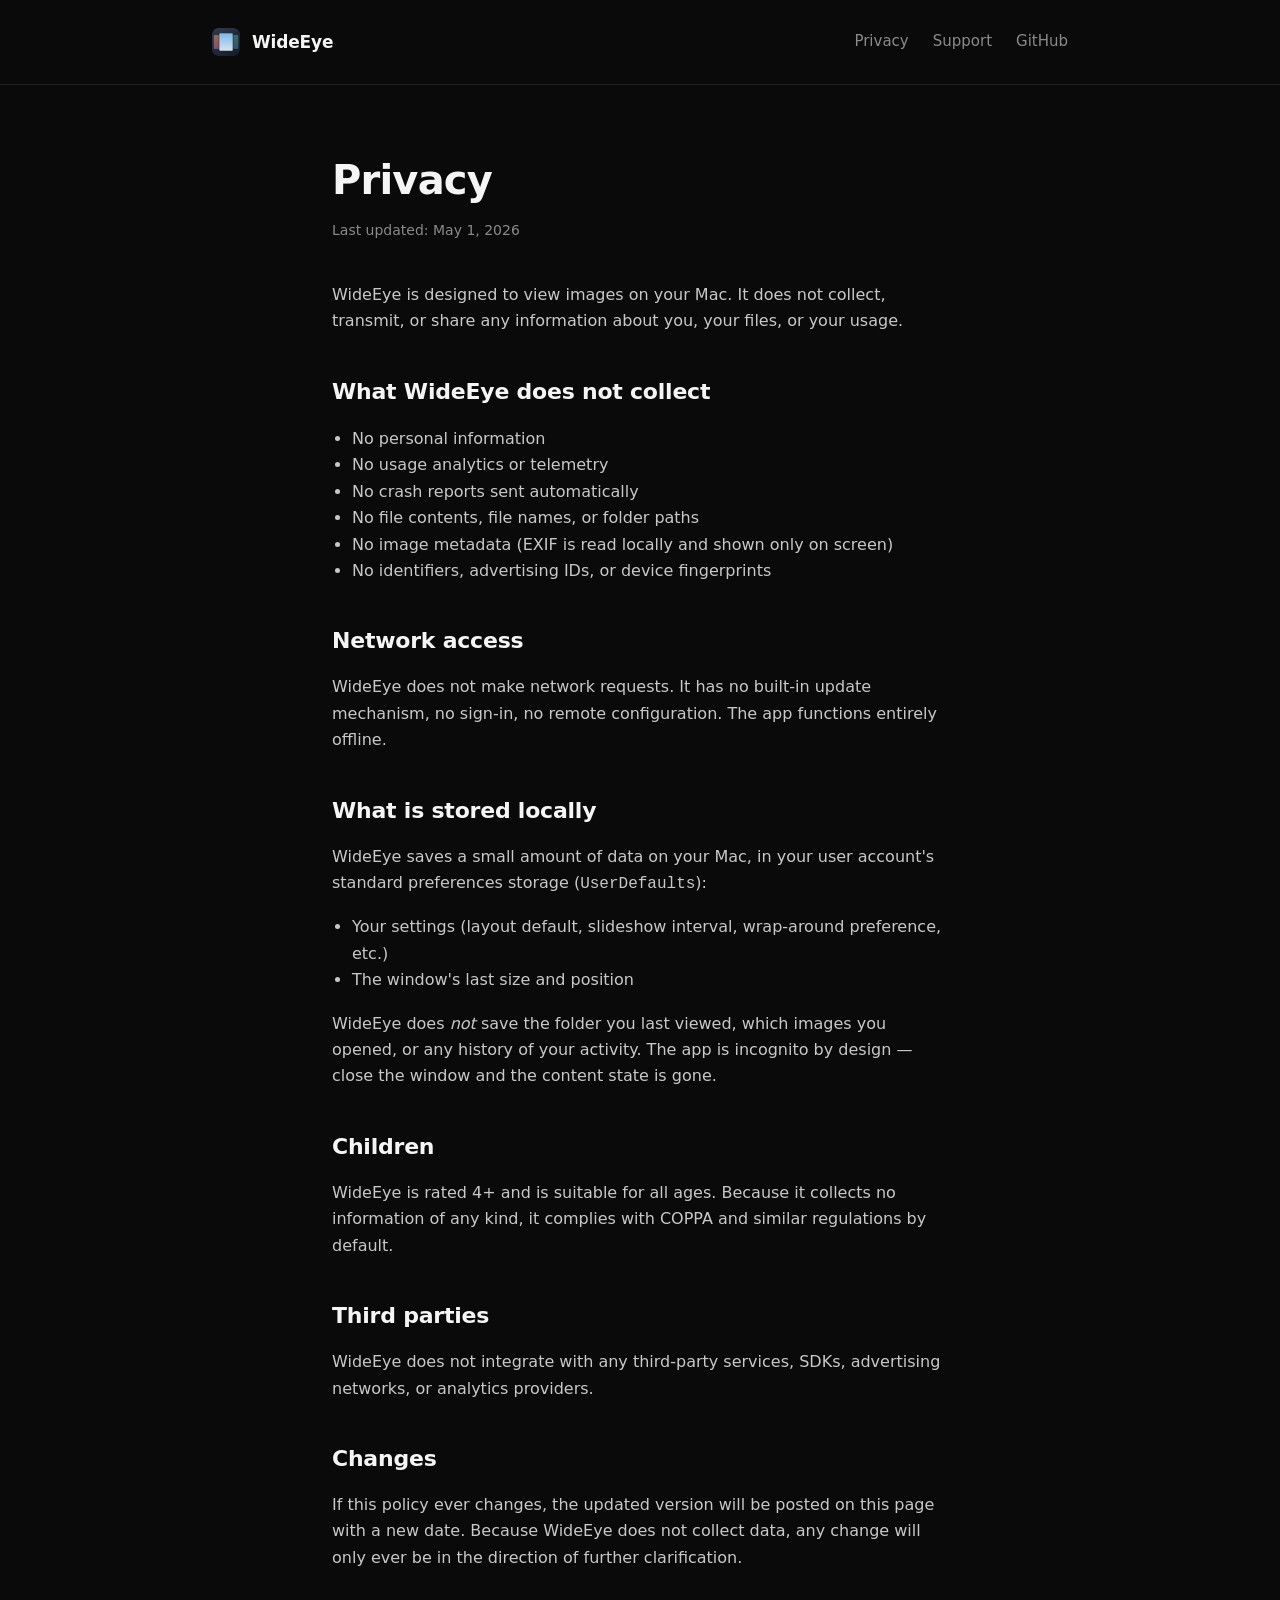
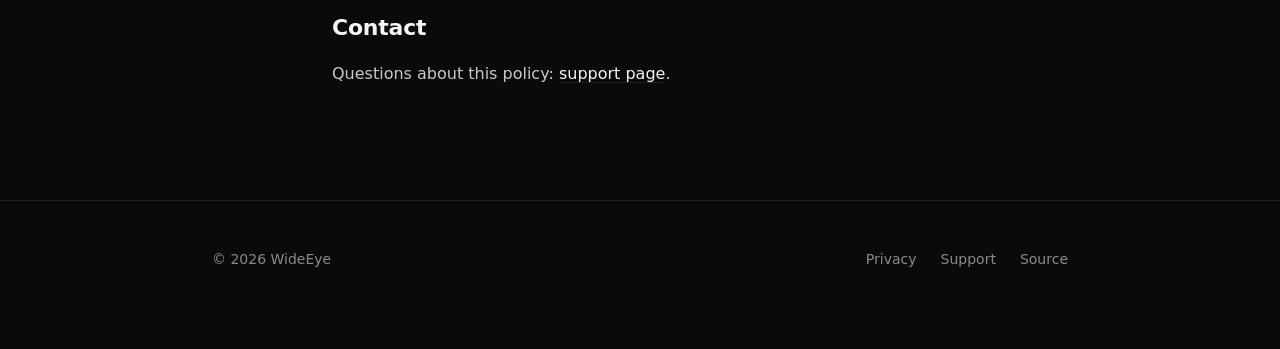
==== privacy.html @ 5773f001 "Initial site: landing, privacy, support Static site for getwideeye.com served via GitHub Pages with " ====
<!DOCTYPE html>
<html lang="en">
<head>
  <meta charset="UTF-8">
  <meta name="viewport" content="width=device-width, initial-scale=1.0">
  <title>Privacy — WideEye</title>
  <meta name="description" content="WideEye's privacy policy. No data collected, no analytics, no network access.">
  <link rel="icon" type="image/png" href="icon.png">
  <link rel="stylesheet" href="styles.css">
</head>
<body>

<header class="site">
  <div class="wrap">
    <a href="/" class="brand">
      <img src="icon.png" alt="">
      WideEye
    </a>
    <nav>
      <a href="/privacy.html">Privacy</a>
      <a href="/support.html">Support</a>
      <a href="https://github.com/jaikumarm/wideeye">GitHub</a>
    </nav>
  </div>
</header>

<article class="doc">
  <div class="wrap">
    <h1>Privacy</h1>
    <p class="meta">Last updated: May 1, 2026</p>

    <p>WideEye is designed to view images on your Mac. It does not collect, transmit, or share any information about you, your files, or your usage.</p>

    <h2>What WideEye does not collect</h2>
    <ul>
      <li>No personal information</li>
      <li>No usage analytics or telemetry</li>
      <li>No crash reports sent automatically</li>
      <li>No file contents, file names, or folder paths</li>
      <li>No image metadata (EXIF is read locally and shown only on screen)</li>
      <li>No identifiers, advertising IDs, or device fingerprints</li>
    </ul>

    <h2>Network access</h2>
    <p>WideEye does not make network requests. It has no built-in update mechanism, no sign-in, no remote configuration. The app functions entirely offline.</p>

    <h2>What is stored locally</h2>
    <p>WideEye saves a small amount of data on your Mac, in your user account's standard preferences storage (<code>UserDefaults</code>):</p>
    <ul>
      <li>Your settings (layout default, slideshow interval, wrap-around preference, etc.)</li>
      <li>The window's last size and position</li>
    </ul>
    <p>WideEye does <em>not</em> save the folder you last viewed, which images you opened, or any history of your activity. The app is incognito by design — close the window and the content state is gone.</p>

    <h2>Children</h2>
    <p>WideEye is rated 4+ and is suitable for all ages. Because it collects no information of any kind, it complies with COPPA and similar regulations by default.</p>

    <h2>Third parties</h2>
    <p>WideEye does not integrate with any third-party services, SDKs, advertising networks, or analytics providers.</p>

    <h2>Changes</h2>
    <p>If this policy ever changes, the updated version will be posted on this page with a new date. Because WideEye does not collect data, any change will only ever be in the direction of further clarification.</p>

    <h2>Contact</h2>
    <p>Questions about this policy: <a href="/support.html">support page</a>.</p>
  </div>
</article>

<footer class="site">
  <div class="wrap">
    <div>© 2026 WideEye</div>
    <nav>
      <a href="/privacy.html">Privacy</a>
      <a href="/support.html">Support</a>
      <a href="https://github.com/jaikumarm/wideeye">Source</a>
    </nav>
  </div>
</footer>

</body>
</html>
---- styles.css ----
:root {
  --bg: #0a0a0a;
  --fg: #f5f5f5;
  --muted: #8a8a8a;
  --line: #1f1f1f;
  --accent: #e8a87c;
  --max: 920px;
}

* { box-sizing: border-box; }

html, body {
  margin: 0;
  padding: 0;
  background: var(--bg);
  color: var(--fg);
  font-family: -apple-system, BlinkMacSystemFont, "SF Pro Text", "Inter", system-ui, sans-serif;
  font-size: 17px;
  line-height: 1.55;
  -webkit-font-smoothing: antialiased;
  text-rendering: optimizeLegibility;
}

a {
  color: var(--fg);
  text-decoration: underline;
  text-decoration-color: var(--line);
  text-underline-offset: 3px;
  transition: text-decoration-color 0.15s ease;
}
a:hover { text-decoration-color: var(--accent); }

.wrap {
  max-width: var(--max);
  margin: 0 auto;
  padding: 0 32px;
}

header.site {
  padding: 28px 0;
  border-bottom: 1px solid var(--line);
}
header.site .wrap {
  display: flex;
  align-items: center;
  justify-content: space-between;
}
header.site a.brand {
  display: flex;
  align-items: center;
  gap: 12px;
  text-decoration: none;
  font-weight: 600;
  letter-spacing: -0.01em;
}
header.site a.brand img {
  width: 28px;
  height: 28px;
  border-radius: 6px;
}
header.site nav {
  display: flex;
  gap: 24px;
  font-size: 15px;
  color: var(--muted);
}
header.site nav a {
  color: var(--muted);
  text-decoration: none;
}
header.site nav a:hover { color: var(--fg); }

.hero {
  padding: 88px 0 72px;
  text-align: center;
}
.hero img.icon {
  width: 120px;
  height: 120px;
  border-radius: 24px;
  margin-bottom: 32px;
  box-shadow: 0 20px 60px rgba(0,0,0,0.6);
}
.hero h1 {
  font-size: 56px;
  line-height: 1.05;
  letter-spacing: -0.03em;
  font-weight: 700;
  margin: 0 0 20px;
}
.hero .tag {
  font-size: 22px;
  color: var(--muted);
  max-width: 560px;
  margin: 0 auto 36px;
  line-height: 1.4;
}
.hero .cta {
  display: inline-block;
  padding: 14px 28px;
  background: var(--fg);
  color: var(--bg);
  border-radius: 999px;
  text-decoration: none;
  font-weight: 600;
  font-size: 15px;
  letter-spacing: -0.005em;
}
.hero .cta.disabled {
  background: transparent;
  color: var(--muted);
  border: 1px solid var(--line);
  cursor: default;
}

section {
  padding: 64px 0;
  border-top: 1px solid var(--line);
}
section h2 {
  font-size: 32px;
  letter-spacing: -0.02em;
  font-weight: 600;
  margin: 0 0 8px;
}
section .sub {
  color: var(--muted);
  margin: 0 0 40px;
  font-size: 17px;
}

.features {
  display: grid;
  grid-template-columns: repeat(2, 1fr);
  gap: 32px 48px;
}
.feature h3 {
  margin: 0 0 8px;
  font-size: 17px;
  font-weight: 600;
  letter-spacing: -0.005em;
}
.feature p {
  margin: 0;
  color: var(--muted);
  font-size: 15px;
  line-height: 1.55;
}

.boundaries {
  background: transparent;
}
.boundaries ul {
  list-style: none;
  padding: 0;
  margin: 0;
  display: grid;
  grid-template-columns: repeat(2, 1fr);
  gap: 12px 48px;
  color: var(--muted);
  font-size: 15px;
}
.boundaries li::before {
  content: "—  ";
  color: var(--line);
}

footer.site {
  padding: 48px 0 80px;
  border-top: 1px solid var(--line);
  color: var(--muted);
  font-size: 14px;
}
footer.site .wrap {
  display: flex;
  justify-content: space-between;
  align-items: center;
  flex-wrap: wrap;
  gap: 16px;
}
footer.site nav {
  display: flex;
  gap: 24px;
}
footer.site a {
  color: var(--muted);
  text-decoration: none;
}
footer.site a:hover { color: var(--fg); }

article.doc {
  padding: 64px 0 96px;
  max-width: 680px;
  margin: 0 auto;
}
article.doc h1 {
  font-size: 40px;
  letter-spacing: -0.02em;
  margin: 0 0 8px;
}
article.doc .meta {
  color: var(--muted);
  font-size: 14px;
  margin: 0 0 40px;
}
article.doc h2 {
  font-size: 22px;
  letter-spacing: -0.01em;
  margin: 40px 0 12px;
}
article.doc p, article.doc li {
  color: #c8c8c8;
  font-size: 16px;
  line-height: 1.65;
}
article.doc ul { padding-left: 20px; }

@media (max-width: 640px) {
  .hero { padding: 56px 0 48px; }
  .hero h1 { font-size: 40px; }
  .hero .tag { font-size: 18px; }
  .features, .boundaries ul { grid-template-columns: 1fr; }
  section { padding: 48px 0; }
  article.doc h1 { font-size: 32px; }
}
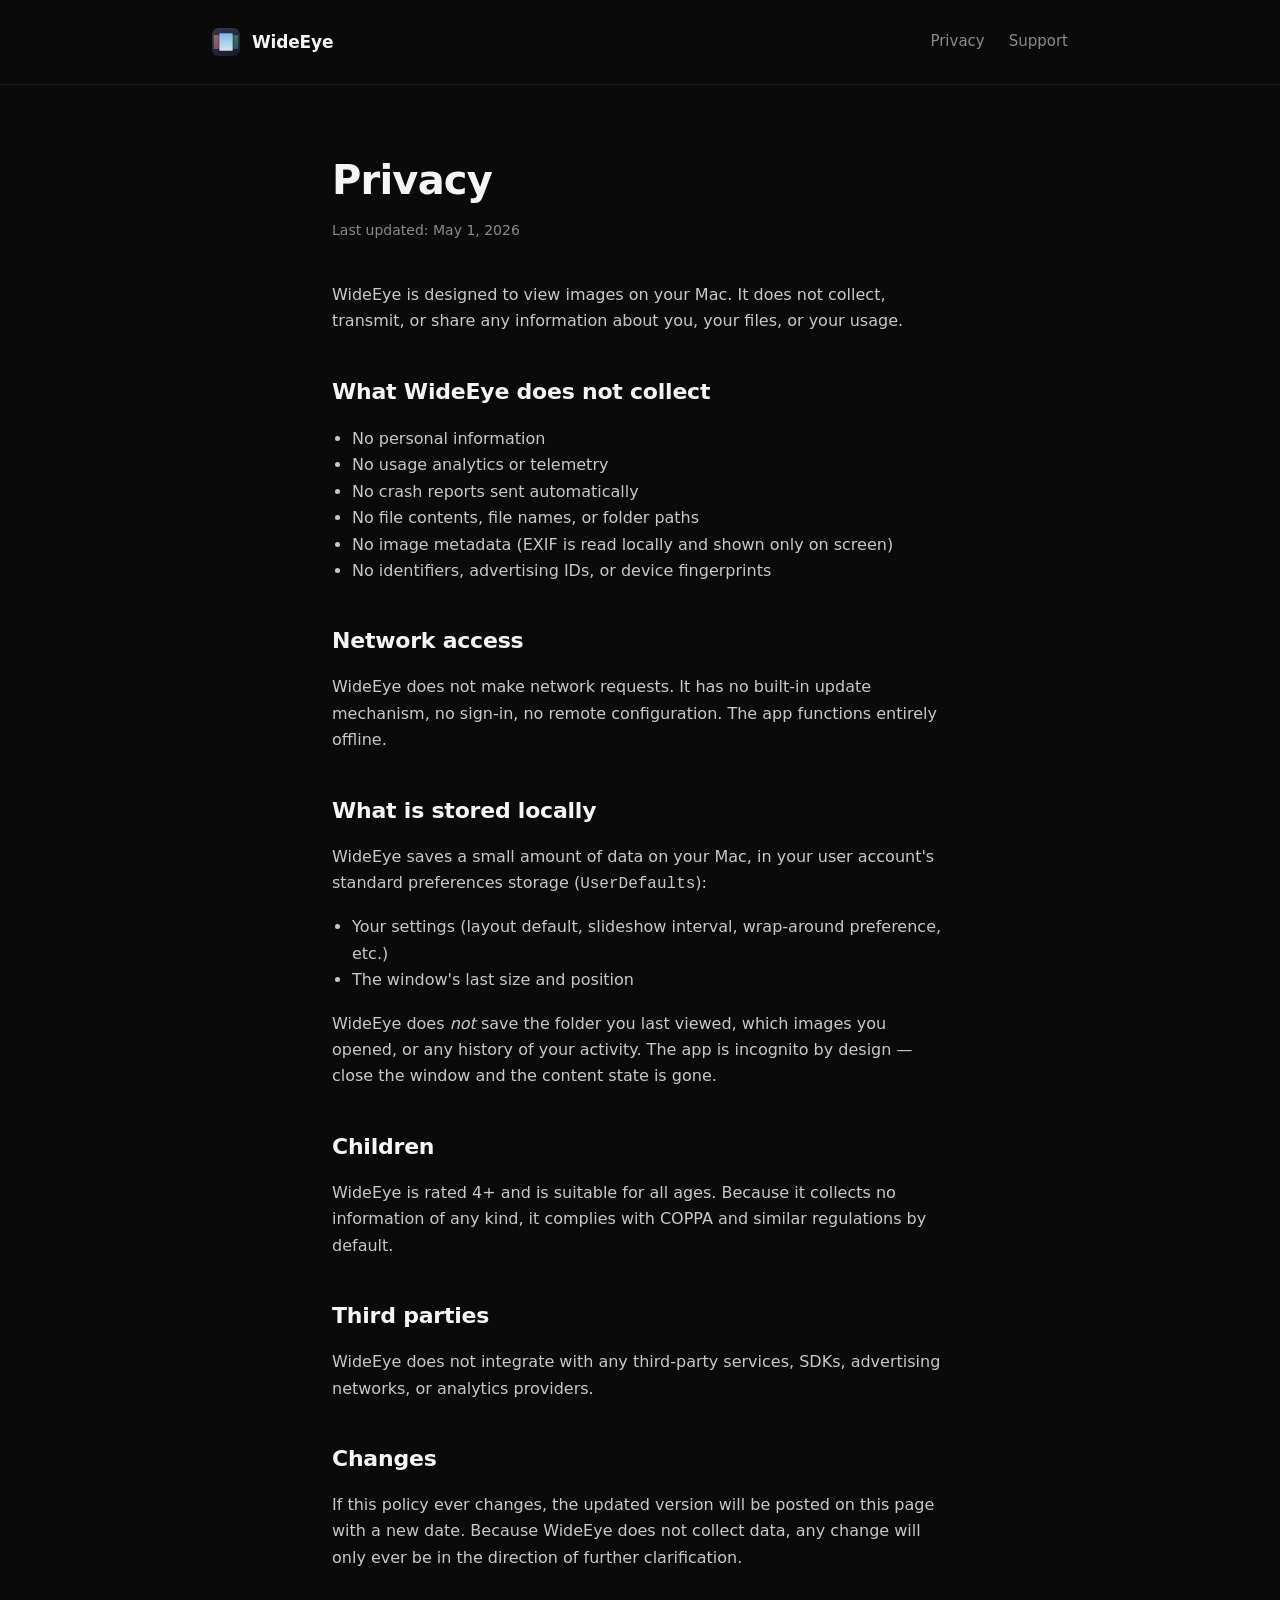
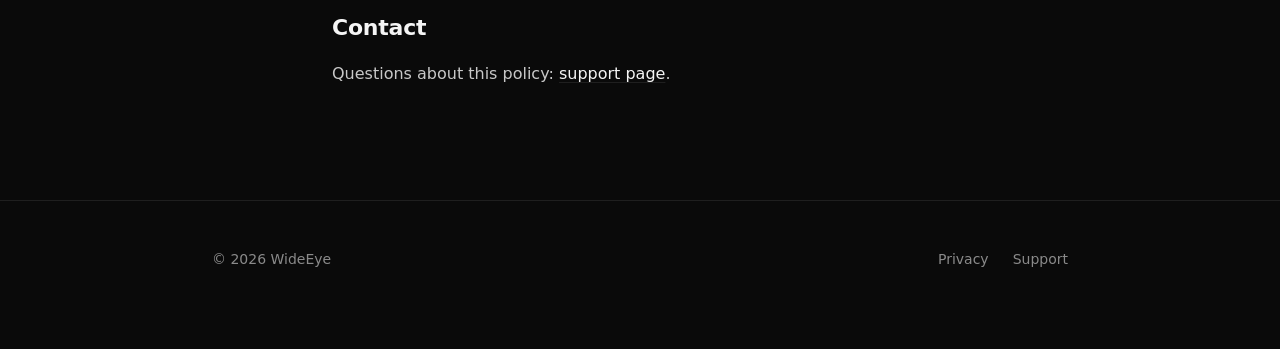
==== commit 9bafc30a: "Remove broken-for-public links to the (private) app source repo The app repo at github.com/jaikumarm" ====
--- a/privacy.html
+++ b/privacy.html
@@ -19,7 +19,6 @@
     <nav>
       <a href="/privacy.html">Privacy</a>
       <a href="/support.html">Support</a>
-      <a href="https://github.com/jaikumarm/wideeye">GitHub</a>
     </nav>
   </div>
 </header>
@@ -72,7 +71,6 @@
     <nav>
       <a href="/privacy.html">Privacy</a>
       <a href="/support.html">Support</a>
-      <a href="https://github.com/jaikumarm/wideeye">Source</a>
     </nav>
   </div>
 </footer>
--- a/styles.css
+++ b/styles.css
@@ -165,6 +165,85 @@
   color: var(--line);
 }
 
+.shortcuts .key-row {
+  display: flex;
+  flex-wrap: wrap;
+  gap: 10px;
+  margin: 8px 0 28px;
+}
+.shortcuts .key-row kbd {
+  font-size: 14px;
+  padding: 9px 13px;
+  min-width: 36px;
+}
+.shortcuts .more {
+  margin: 0;
+  font-size: 15px;
+  color: var(--muted);
+}
+.shortcuts .more a {
+  color: var(--muted);
+  text-decoration: none;
+}
+.shortcuts .more a:hover { color: var(--fg); }
+
+.shortcuts-page {
+  padding: 64px 0 96px;
+}
+.shortcuts-page h1 {
+  font-size: 40px;
+  letter-spacing: -0.02em;
+  font-weight: 700;
+  margin: 0 0 8px;
+}
+.shortcuts-page .meta {
+  color: var(--muted);
+  font-size: 15px;
+  max-width: 640px;
+  margin: 0 0 48px;
+}
+
+.shortcut-groups {
+  display: grid;
+  grid-template-columns: repeat(2, 1fr);
+  gap: 40px 48px;
+}
+.shortcut-group :is(h2, h3) {
+  margin: 0 0 16px;
+  font-size: 17px;
+  font-weight: 600;
+  letter-spacing: -0.005em;
+}
+.shortcut-group dl {
+  margin: 0;
+  display: grid;
+  grid-template-columns: auto 1fr;
+  gap: 12px 20px;
+  align-items: baseline;
+  font-size: 15px;
+}
+.shortcut-group dt {
+  white-space: nowrap;
+  color: var(--fg);
+}
+.shortcut-group dd {
+  margin: 0;
+  color: var(--muted);
+}
+kbd {
+  display: inline-block;
+  font-family: ui-monospace, "SF Mono", Menlo, monospace;
+  font-size: 12px;
+  line-height: 1;
+  padding: 5px 7px;
+  min-width: 22px;
+  text-align: center;
+  background: #161616;
+  border: 1px solid var(--line);
+  border-radius: 5px;
+  color: var(--fg);
+}
+
 footer.site {
   padding: 48px 0 80px;
   border-top: 1px solid var(--line);
@@ -219,7 +298,7 @@
   .hero { padding: 56px 0 48px; }
   .hero h1 { font-size: 40px; }
   .hero .tag { font-size: 18px; }
-  .features, .boundaries ul { grid-template-columns: 1fr; }
+  .features, .boundaries ul, .shortcut-groups { grid-template-columns: 1fr; }
   section { padding: 48px 0; }
   article.doc h1 { font-size: 32px; }
 }
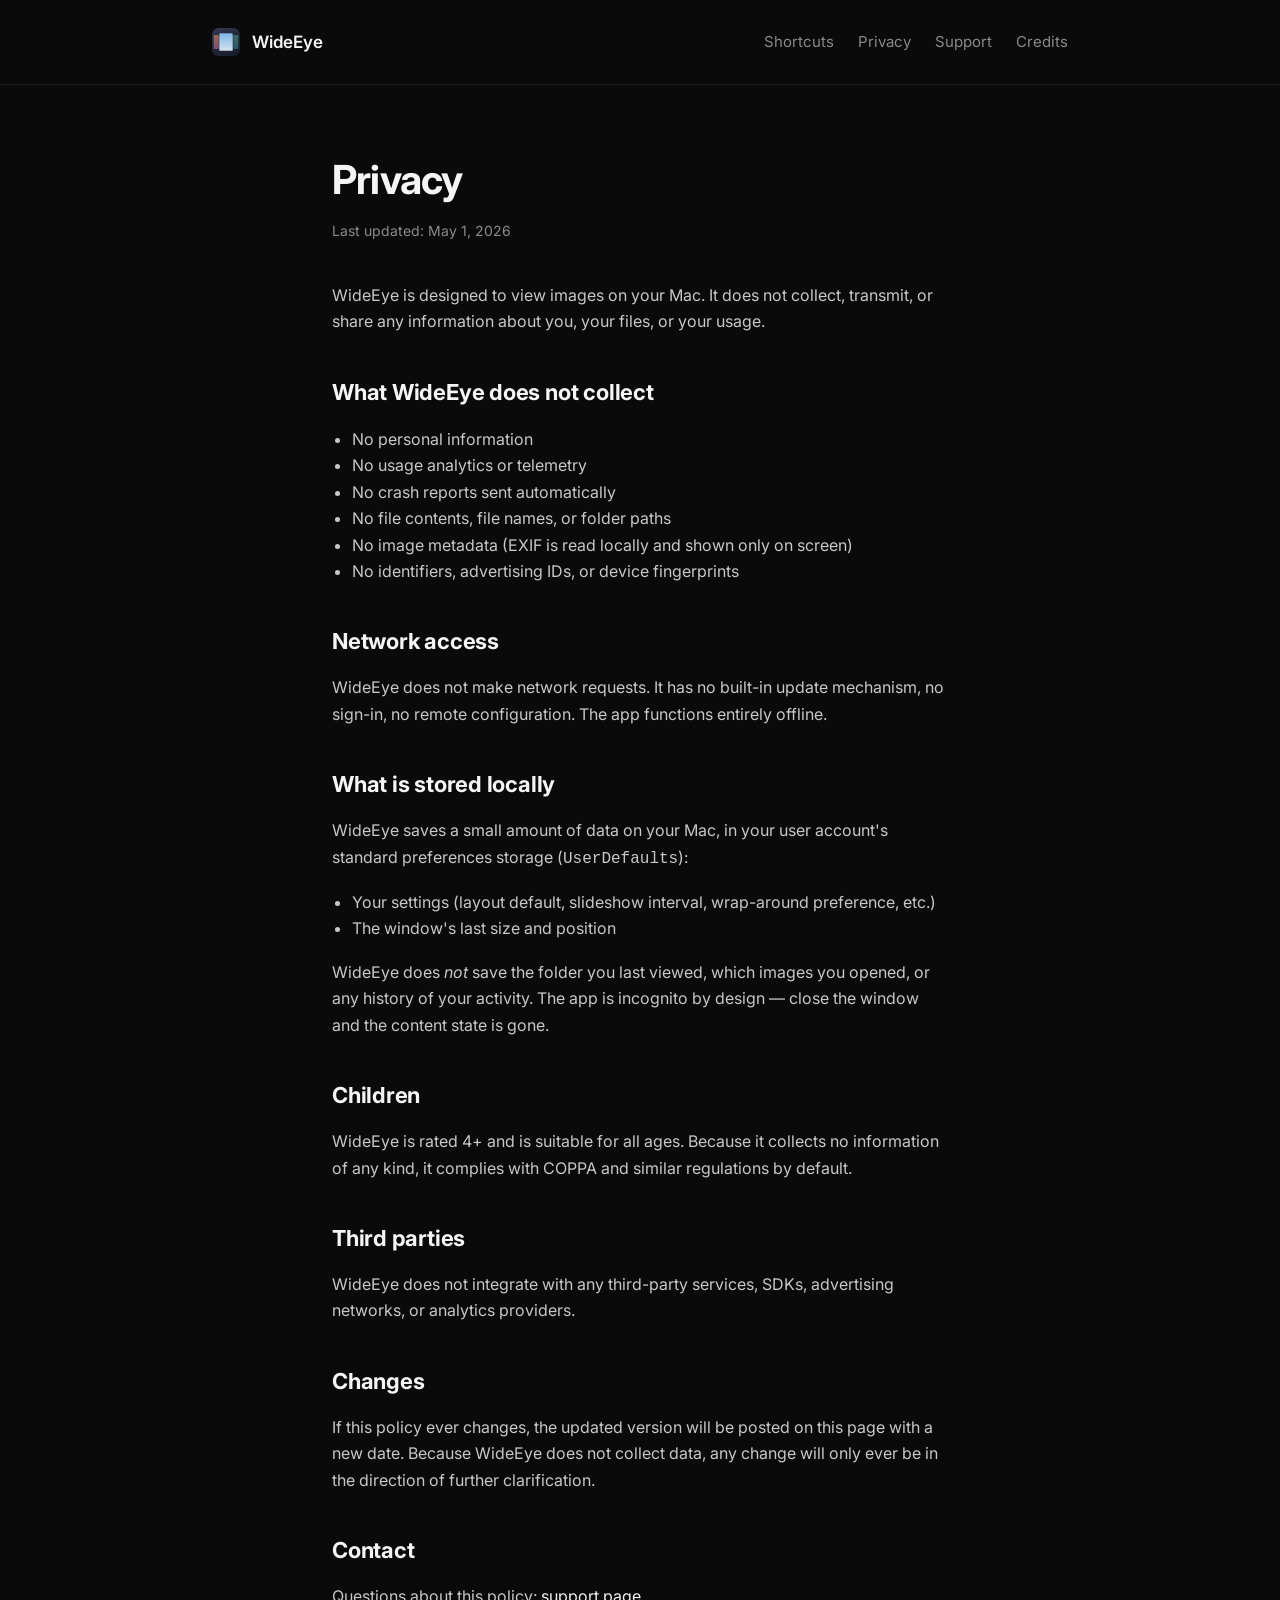
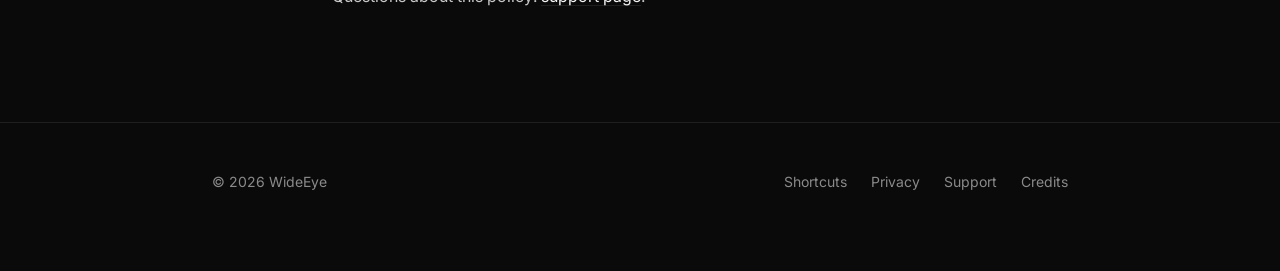
==== commit 775a6dec: "Homepage redesign + cross-page nav and typography polish Full homepage rewrite using a new design sy" ====
--- a/privacy.html
+++ b/privacy.html
@@ -6,7 +6,18 @@
   <title>Privacy — WideEye</title>
   <meta name="description" content="WideEye's privacy policy. No data collected, no analytics, no network access.">
   <link rel="icon" type="image/png" href="icon.png">
+  <link rel="preconnect" href="https://fonts.googleapis.com">
+  <link rel="preconnect" href="https://fonts.gstatic.com" crossorigin>
+  <link href="https://fonts.googleapis.com/css2?family=Inter:wght@300;400;500;600;700&display=swap" rel="stylesheet">
   <link rel="stylesheet" href="styles.css">
+  <meta property="og:title" content="Privacy — WideEye">
+  <meta property="og:description" content="WideEye's privacy policy. No data collected, no analytics, no network access.">
+  <meta property="og:image" content="https://getwideeye.com/og-image.png">
+  <meta property="og:image:width" content="1200">
+  <meta property="og:image:height" content="630">
+  <meta property="og:image:type" content="image/png">
+  <meta property="og:url" content="https://getwideeye.com/privacy.html">
+  <meta name="twitter:card" content="summary_large_image">
 </head>
 <body>
 
@@ -17,8 +28,10 @@
       WideEye
     </a>
     <nav>
+      <a href="/shortcuts.html">Shortcuts</a>
       <a href="/privacy.html">Privacy</a>
       <a href="/support.html">Support</a>
+      <a href="/credits.html">Credits</a>
     </nav>
   </div>
 </header>
@@ -69,8 +82,10 @@
   <div class="wrap">
     <div>© 2026 WideEye</div>
     <nav>
+      <a href="/shortcuts.html">Shortcuts</a>
       <a href="/privacy.html">Privacy</a>
       <a href="/support.html">Support</a>
+      <a href="/credits.html">Credits</a>
     </nav>
   </div>
 </footer>
--- a/styles.css
+++ b/styles.css
@@ -14,7 +14,7 @@
   padding: 0;
   background: var(--bg);
   color: var(--fg);
-  font-family: -apple-system, BlinkMacSystemFont, "SF Pro Text", "Inter", system-ui, sans-serif;
+  font-family: "Inter", -apple-system, BlinkMacSystemFont, "SF Pro Text", system-ui, sans-serif;
   font-size: 17px;
   line-height: 1.55;
   -webkit-font-smoothing: antialiased;
@@ -111,6 +111,16 @@
   color: var(--muted);
   border: 1px solid var(--line);
   cursor: default;
+}
+.hero-shot {
+  max-width: 1200px;
+  margin: 56px auto 0;
+  padding: 0 32px;
+}
+.hero-shot img {
+  width: 100%;
+  height: auto;
+  display: block;
 }
 
 section {
@@ -298,6 +308,7 @@
   .hero { padding: 56px 0 48px; }
   .hero h1 { font-size: 40px; }
   .hero .tag { font-size: 18px; }
+  .hero-shot { margin: 32px auto 0; padding: 0 16px; }
   .features, .boundaries ul, .shortcut-groups { grid-template-columns: 1fr; }
   section { padding: 48px 0; }
   article.doc h1 { font-size: 32px; }
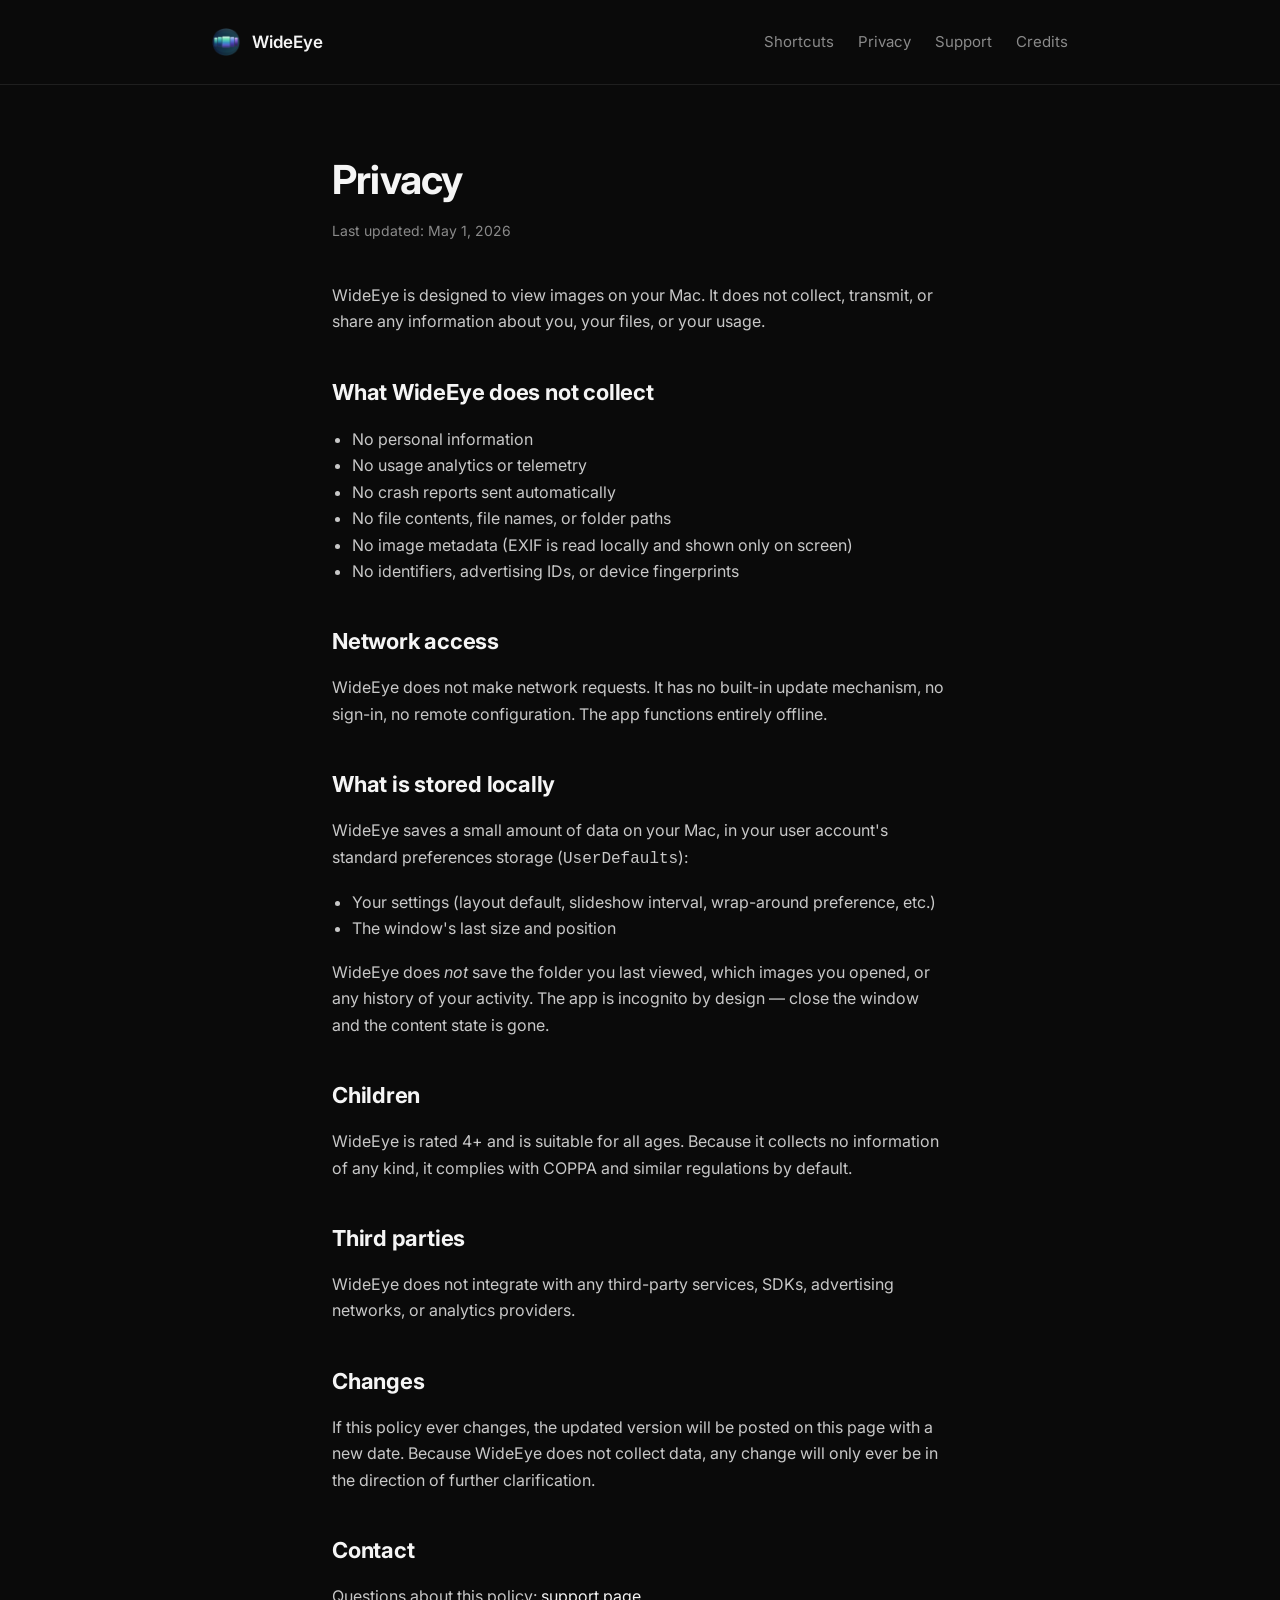
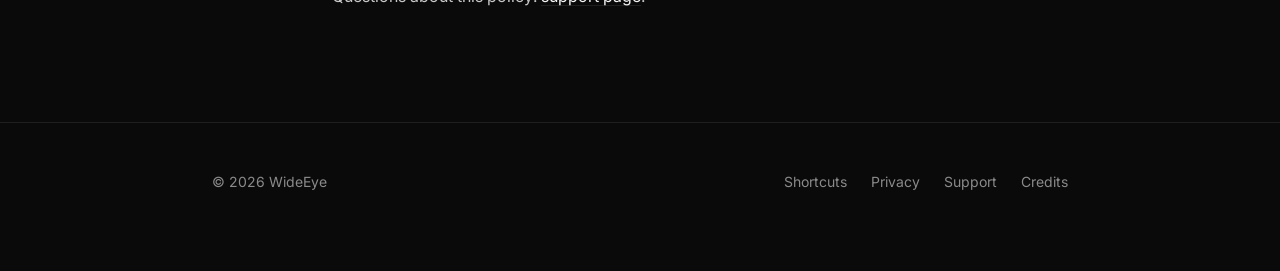
==== commit 570d8ae6: "Aurora icon kit: site icon + favicons + og-image + apple-touch Replaces the website's icon assets wi" ====
--- a/privacy.html
+++ b/privacy.html
@@ -5,7 +5,10 @@
   <meta name="viewport" content="width=device-width, initial-scale=1.0">
   <title>Privacy — WideEye</title>
   <meta name="description" content="WideEye's privacy policy. No data collected, no analytics, no network access.">
-  <link rel="icon" type="image/png" href="icon.png">
+  <link rel="icon" type="image/png" sizes="16x16" href="favicon-16.png">
+  <link rel="icon" type="image/png" sizes="32x32" href="favicon-32.png">
+  <link rel="icon" type="image/png" sizes="48x48" href="favicon-48.png">
+  <link rel="apple-touch-icon" sizes="180x180" href="apple-touch-icon.png">
   <link rel="preconnect" href="https://fonts.googleapis.com">
   <link rel="preconnect" href="https://fonts.gstatic.com" crossorigin>
   <link href="https://fonts.googleapis.com/css2?family=Inter:wght@300;400;500;600;700&display=swap" rel="stylesheet">
